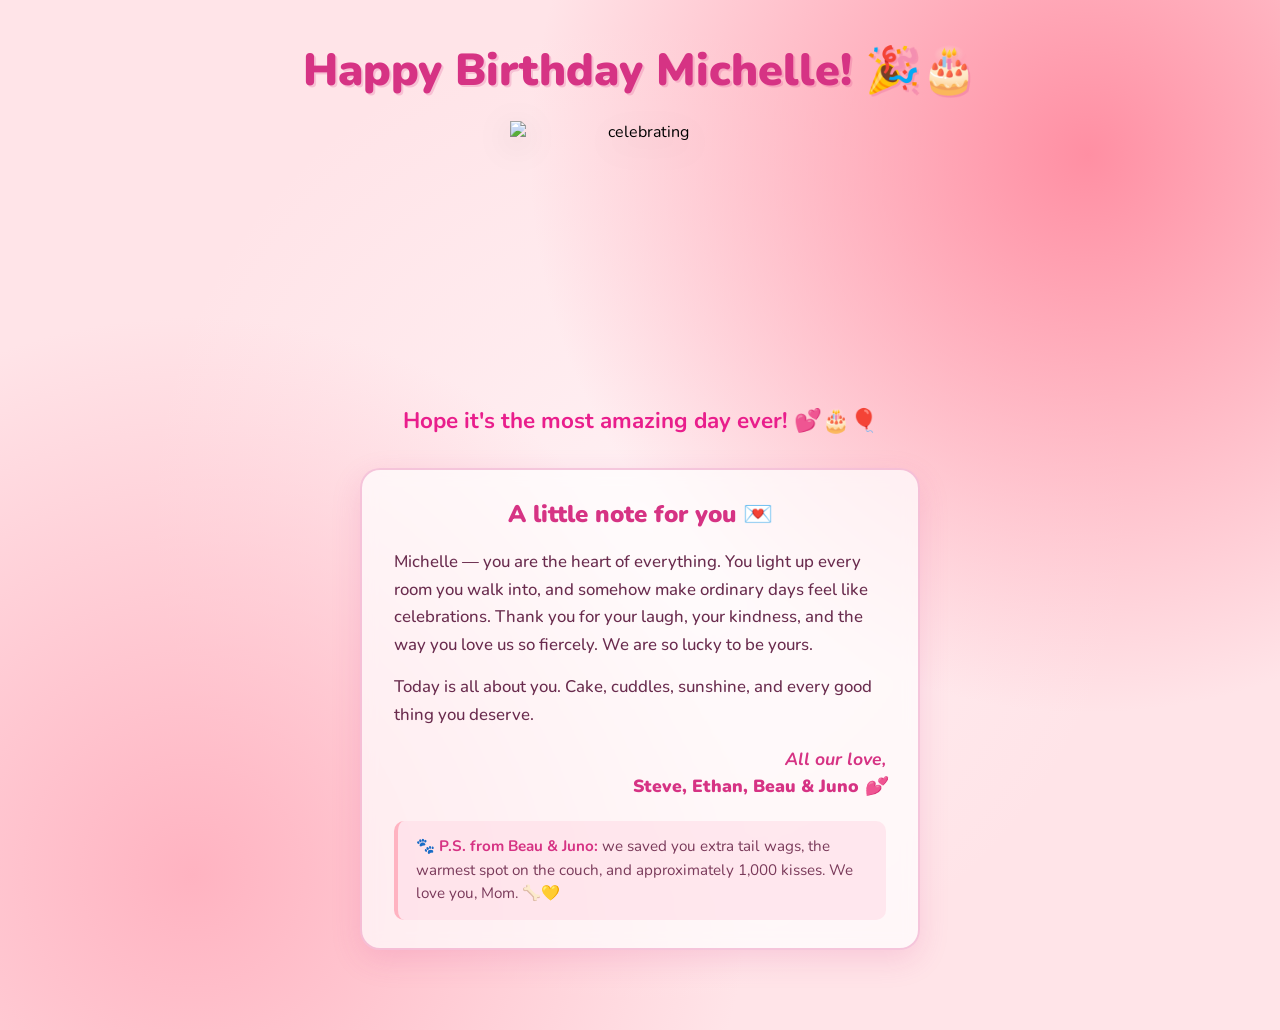
==== yes.html @ a935dbfd "Happy Birthday Michelle — interactive birthday page Co-Authored-By: Claude Opus 4.7 (1M context) <no" ====
<!DOCTYPE html>
<html lang="en">
<head>
    <meta charset="UTF-8">
    <meta name="viewport" content="width=device-width, initial-scale=1.0">
    <title>Yay! 🎉</title>
    <link rel="preconnect" href="https://fonts.googleapis.com">
    <link href="https://fonts.googleapis.com/css2?family=Nunito:wght@400;700;800;900&display=swap" rel="stylesheet">
    <link rel="stylesheet" href="style.css">
    <script src="https://cdn.jsdelivr.net/npm/canvas-confetti@1.9.2/dist/confetti.browser.min.js"></script>
</head>
<body>
    <div class="hearts-bg"></div>

    <div class="container yes-container">
        <h1 class="yes-title">Happy Birthday Michelle! 🎉🎂</h1>

        <div class="gif-container">
            <img id="cat-gif" src="https://media.tenor.com/eNHbizSfVb0AAAAj/lovemode-cute.gif" alt="celebrating">
        </div>

        <p class="yes-message">Hope it's the most amazing day ever! 💕🎂🎈</p>

        <div class="love-letter">
            <h2 class="love-title">A little note for you 💌</h2>
            <p class="love-body">
                Michelle — you are the heart of everything. You light up every room you walk into, and somehow make ordinary days feel like celebrations. Thank you for your laugh, your kindness, and the way you love us so fiercely. We are so lucky to be yours.
            </p>
            <p class="love-body">
                Today is all about you. Cake, cuddles, sunshine, and every good thing you deserve.
            </p>
            <p class="love-signoff">All our love,<br><span class="signatures">Steve, Ethan, Beau &amp; Juno</span> 💕</p>

            <div class="paw-note">
                <p>🐾 <strong>P.S. from Beau &amp; Juno:</strong> we saved you extra tail wags, the warmest spot on the couch, and approximately 1,000 kisses. We love you, Mom. 🦴💛</p>
            </div>
        </div>
    </div>

    <script src="yes-script.js"></script>
</body>
</html>
---- style.css ----
* {
    margin: 0;
    padding: 0;
    box-sizing: border-box;
}

body {
    background-color: #FFE4E8;
    font-family: 'Nunito', sans-serif;
    min-height: 100vh;
    display: flex;
    justify-content: center;
    align-items: center;
    overflow: hidden;
    background-image:
        radial-gradient(circle at 15% 85%, #ffb3c1 0%, transparent 40%),
        radial-gradient(circle at 85% 15%, #ff8fa3 0%, transparent 40%),
        radial-gradient(circle at 50% 50%, #fff0f3 0%, transparent 60%);
}

/* Floating birthday emojis background */
.hearts-bg {
    position: fixed;
    top: 0; left: 0; right: 0; bottom: 0;
    pointer-events: none;
    z-index: 0;
    overflow: hidden;
}

.hearts-bg::before,
.hearts-bg::after {
    content: '🎂 🎉 🎁 🎈 💖';
    position: absolute;
    font-size: 1.8rem;
    opacity: 0.2;
    animation: floatHearts 12s linear infinite;
    white-space: nowrap;
    top: 100%;
    left: 10%;
}

.hearts-bg::after {
    animation-delay: 6s;
    left: 60%;
    content: '🎈 🎂 🎁 🎉 💕';
}

@keyframes floatHearts {
    from { transform: translateY(0); opacity: 0.2; }
    to { transform: translateY(-110vh); opacity: 0; }
}

.container {
    position: relative;
    z-index: 1;
    text-align: center;
    padding: 40px 20px;
}

h1 {
    font-size: 2.4rem;
    color: #d63384;
    font-weight: 900;
    margin-bottom: 20px;
    text-shadow: 2px 2px 0px rgba(214, 51, 132, 0.2);
    animation: wiggle 2s ease-in-out infinite;
}

@keyframes wiggle {
    0%, 100% { transform: rotate(-1deg); }
    50% { transform: rotate(1deg); }
}

.gif-container {
    margin: 20px auto;
    display: flex;
    justify-content: center;
}

#cat-gif {
    width: 200px;
    height: 200px;
    object-fit: contain;
    filter: drop-shadow(0 8px 16px rgba(0,0,0,0.15));
    transition: opacity 0.3s ease;
}

.buttons {
    display: flex;
    gap: 20px;
    justify-content: center;
    align-items: center;
    margin-top: 30px;
    flex-wrap: wrap;
}

#yes-btn {
    background: linear-gradient(135deg, #4CAF50, #45a049);
    color: white;
    border: none;
    border-radius: 16px;
    font-size: 1.6rem;
    font-weight: 900;
    font-family: 'Nunito', sans-serif;
    padding: 18px 45px;
    cursor: pointer;
    transition: transform 0.15s, box-shadow 0.15s;
    box-shadow: 0 6px 20px rgba(76, 175, 80, 0.45);
    letter-spacing: 1px;
}

#yes-btn:hover {
    transform: scale(1.06) translateY(-2px);
    box-shadow: 0 10px 28px rgba(76, 175, 80, 0.55);
}

#yes-btn:active {
    transform: scale(0.98);
}

#no-btn {
    background: linear-gradient(135deg, #e74c3c, #c0392b);
    color: white;
    border: none;
    border-radius: 12px;
    font-size: 1rem;
    font-weight: 700;
    font-family: 'Nunito', sans-serif;
    padding: 12px 28px;
    cursor: pointer;
    transition: background 0.2s, left 0.25s ease, top 0.25s ease;
    box-shadow: 0 4px 14px rgba(231, 76, 60, 0.4);
}

#no-btn:hover {
    background: linear-gradient(135deg, #c0392b, #a93226);
}

#tease-toast {
    margin-top: 14px;
    font-size: 1rem;
    color: #d63384;
    font-weight: 700;
    font-style: italic;
    opacity: 0;
    transform: translateY(6px);
    transition: opacity 0.3s ease, transform 0.3s ease;
    min-height: 1.5rem;
}

#tease-toast.show {
    opacity: 1;
    transform: translateY(0);
}

/* Yes page specific */
.yes-container h1.yes-title {
    font-size: 2.8rem;
    animation: bounceTitle 0.6s ease infinite alternate;
}

@keyframes bounceTitle {
    from { transform: translateY(0) rotate(-1deg); }
    to { transform: translateY(-12px) rotate(1deg); }
}

.yes-message {
    font-size: 1.4rem;
    color: #e91e8c;
    font-weight: 700;
    margin-top: 24px;
    animation: fadeIn 1s ease 0.5s both;
}

@keyframes fadeIn {
    from { opacity: 0; transform: translateY(10px); }
    to { opacity: 1; transform: translateY(0); }
}

.yes-container #cat-gif {
    width: 260px;
    height: 260px;
}

.love-letter {
    max-width: 560px;
    margin: 32px auto 40px;
    padding: 28px 32px;
    background: rgba(255, 255, 255, 0.7);
    border: 2px solid rgba(214, 51, 132, 0.25);
    border-radius: 20px;
    box-shadow: 0 10px 30px rgba(214, 51, 132, 0.15);
    backdrop-filter: blur(8px);
    text-align: left;
    animation: fadeIn 1s ease 1s both;
}

.love-title {
    font-size: 1.5rem;
    color: #d63384;
    font-weight: 900;
    text-align: center;
    margin-bottom: 18px;
}

.love-body {
    font-size: 1.05rem;
    line-height: 1.65;
    color: #6a2c4e;
    font-weight: 500;
    margin-bottom: 14px;
}

.love-signoff {
    font-size: 1.1rem;
    color: #d63384;
    font-weight: 700;
    font-style: italic;
    text-align: right;
    margin-top: 18px;
    line-height: 1.5;
}

.signatures {
    font-weight: 900;
    font-style: normal;
}

.paw-note {
    margin-top: 22px;
    padding: 14px 18px;
    background: rgba(255, 220, 230, 0.6);
    border-left: 4px solid #ffb3c1;
    border-radius: 10px;
    font-size: 0.95rem;
    color: #7a3a5a;
    line-height: 1.55;
}

.paw-note strong {
    color: #d63384;
}

@media (max-width: 600px) {
    .love-letter {
        margin: 24px 16px 32px;
        padding: 22px 20px;
    }
    .love-title { font-size: 1.3rem; }
    .love-body { font-size: 1rem; }
}
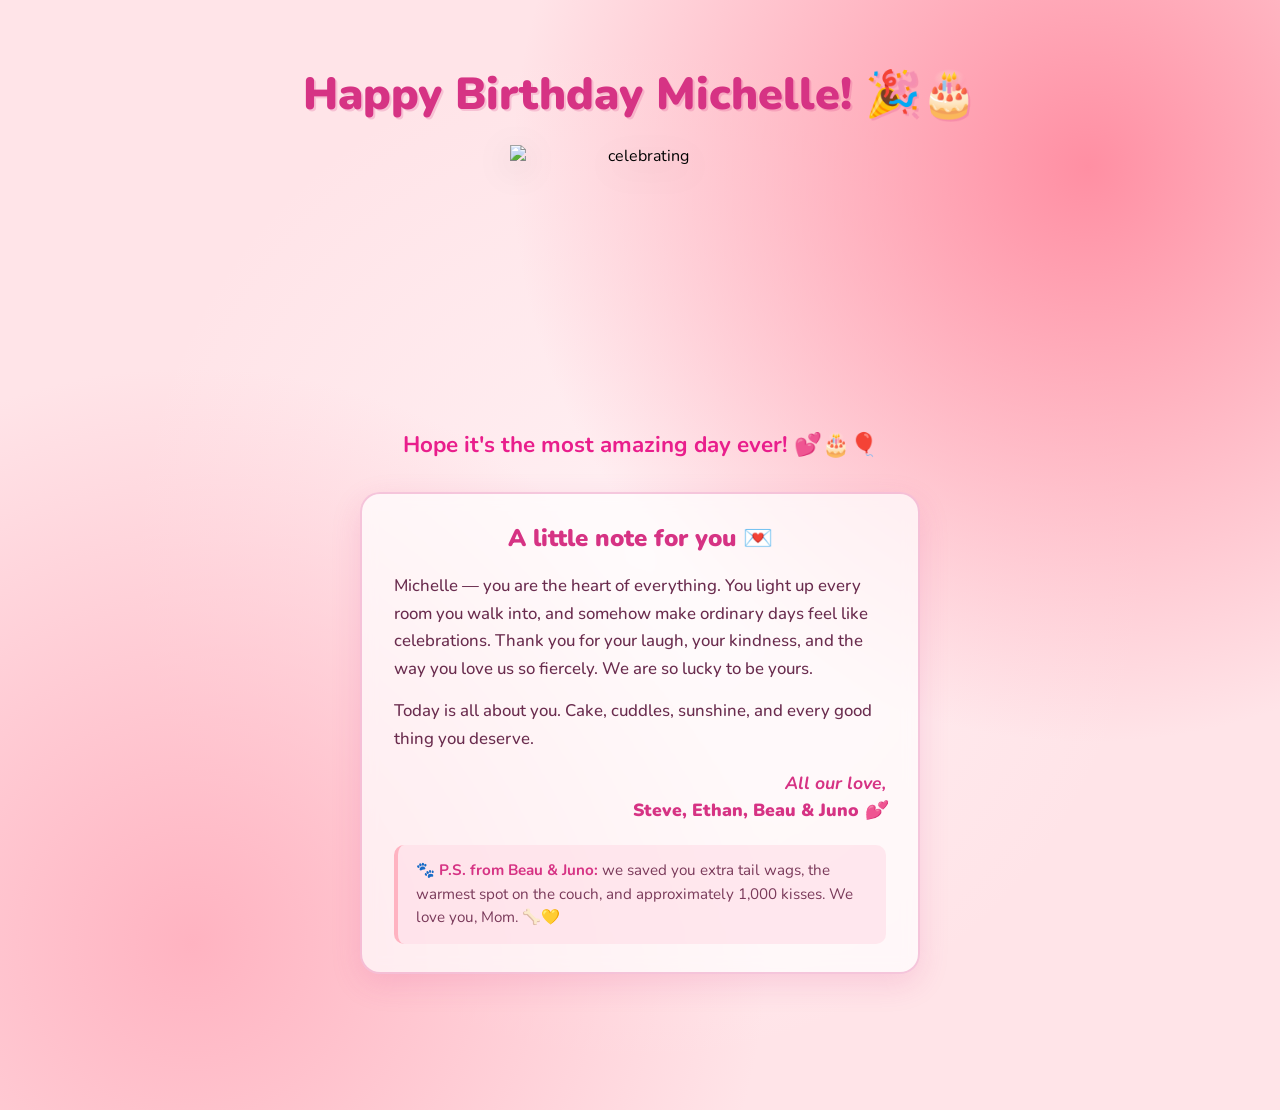
==== commit abb5634b: "Use body class instead of :has() for yes-page scroll fix iOS Safari's :has() support is version-depe" ====
--- a/yes.html
+++ b/yes.html
@@ -9,7 +9,7 @@
     <link rel="stylesheet" href="style.css">
     <script src="https://cdn.jsdelivr.net/npm/canvas-confetti@1.9.2/dist/confetti.browser.min.js"></script>
 </head>
-<body>
+<body class="yes-page">
     <div class="hearts-bg"></div>
 
     <div class="container yes-container">
--- a/style.css
+++ b/style.css
@@ -182,6 +182,25 @@
     height: 260px;
 }
 
+/* Allow scrolling on the celebration page so the love letter is reachable on mobile */
+html:has(.yes-page),
+body.yes-page {
+    overflow: visible;
+    overflow-x: hidden;
+    height: auto;
+}
+
+body.yes-page {
+    display: block;
+    min-height: 100vh;
+    padding: 24px 16px 56px;
+}
+
+body.yes-page .container.yes-container {
+    margin: 0 auto;
+    max-width: 720px;
+}
+
 .love-letter {
     max-width: 560px;
     margin: 32px auto 40px;
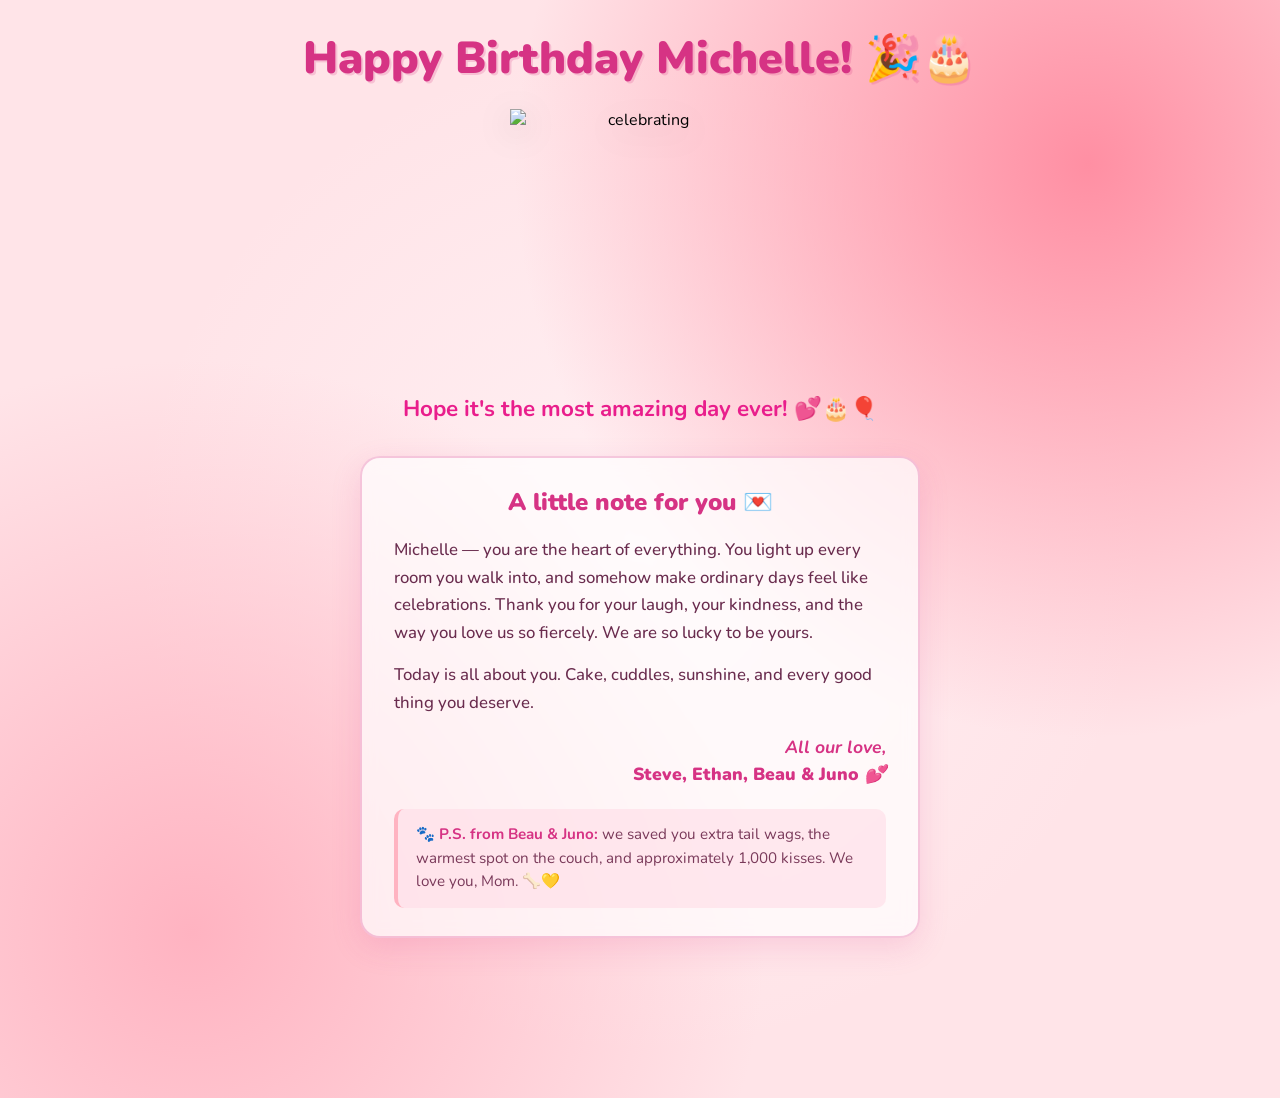
==== commit dc2b192f: "Fix mobile scroll on yes page — scope overflow:hidden to index only The base body had overflow:hidde" ====
--- a/yes.html
+++ b/yes.html
@@ -6,7 +6,7 @@
     <title>Yay! 🎉</title>
     <link rel="preconnect" href="https://fonts.googleapis.com">
     <link href="https://fonts.googleapis.com/css2?family=Nunito:wght@400;700;800;900&display=swap" rel="stylesheet">
-    <link rel="stylesheet" href="style.css">
+    <link rel="stylesheet" href="style.css?v=3">
     <script src="https://cdn.jsdelivr.net/npm/canvas-confetti@1.9.2/dist/confetti.browser.min.js"></script>
 </head>
 <body class="yes-page">
--- a/style.css
+++ b/style.css
@@ -11,11 +11,15 @@
     display: flex;
     justify-content: center;
     align-items: center;
-    overflow: hidden;
     background-image:
         radial-gradient(circle at 15% 85%, #ffb3c1 0%, transparent 40%),
         radial-gradient(circle at 85% 15%, #ff8fa3 0%, transparent 40%),
         radial-gradient(circle at 50% 50%, #fff0f3 0%, transparent 60%);
+}
+
+/* Lock scroll only where the runaway-button gag needs a fixed viewport */
+body.no-scroll {
+    overflow: hidden;
 }
 
 /* Floating birthday emojis background */
@@ -182,23 +186,22 @@
     height: 260px;
 }
 
-/* Allow scrolling on the celebration page so the love letter is reachable on mobile */
-html:has(.yes-page),
-body.yes-page {
-    overflow: visible;
-    overflow-x: hidden;
-    height: auto;
-}
-
+/* Celebration page: document flow scroll, top-aligned, iOS-safe bottom padding */
 body.yes-page {
     display: block;
+    align-items: initial;
+    justify-content: initial;
     min-height: 100vh;
-    padding: 24px 16px 56px;
+    min-height: 100dvh;
+    padding: 28px 16px calc(120px + env(safe-area-inset-bottom));
+    overflow-x: hidden;
 }
 
 body.yes-page .container.yes-container {
     margin: 0 auto;
     max-width: 720px;
+    padding-top: 0;
+    padding-bottom: 0;
 }
 
 .love-letter {
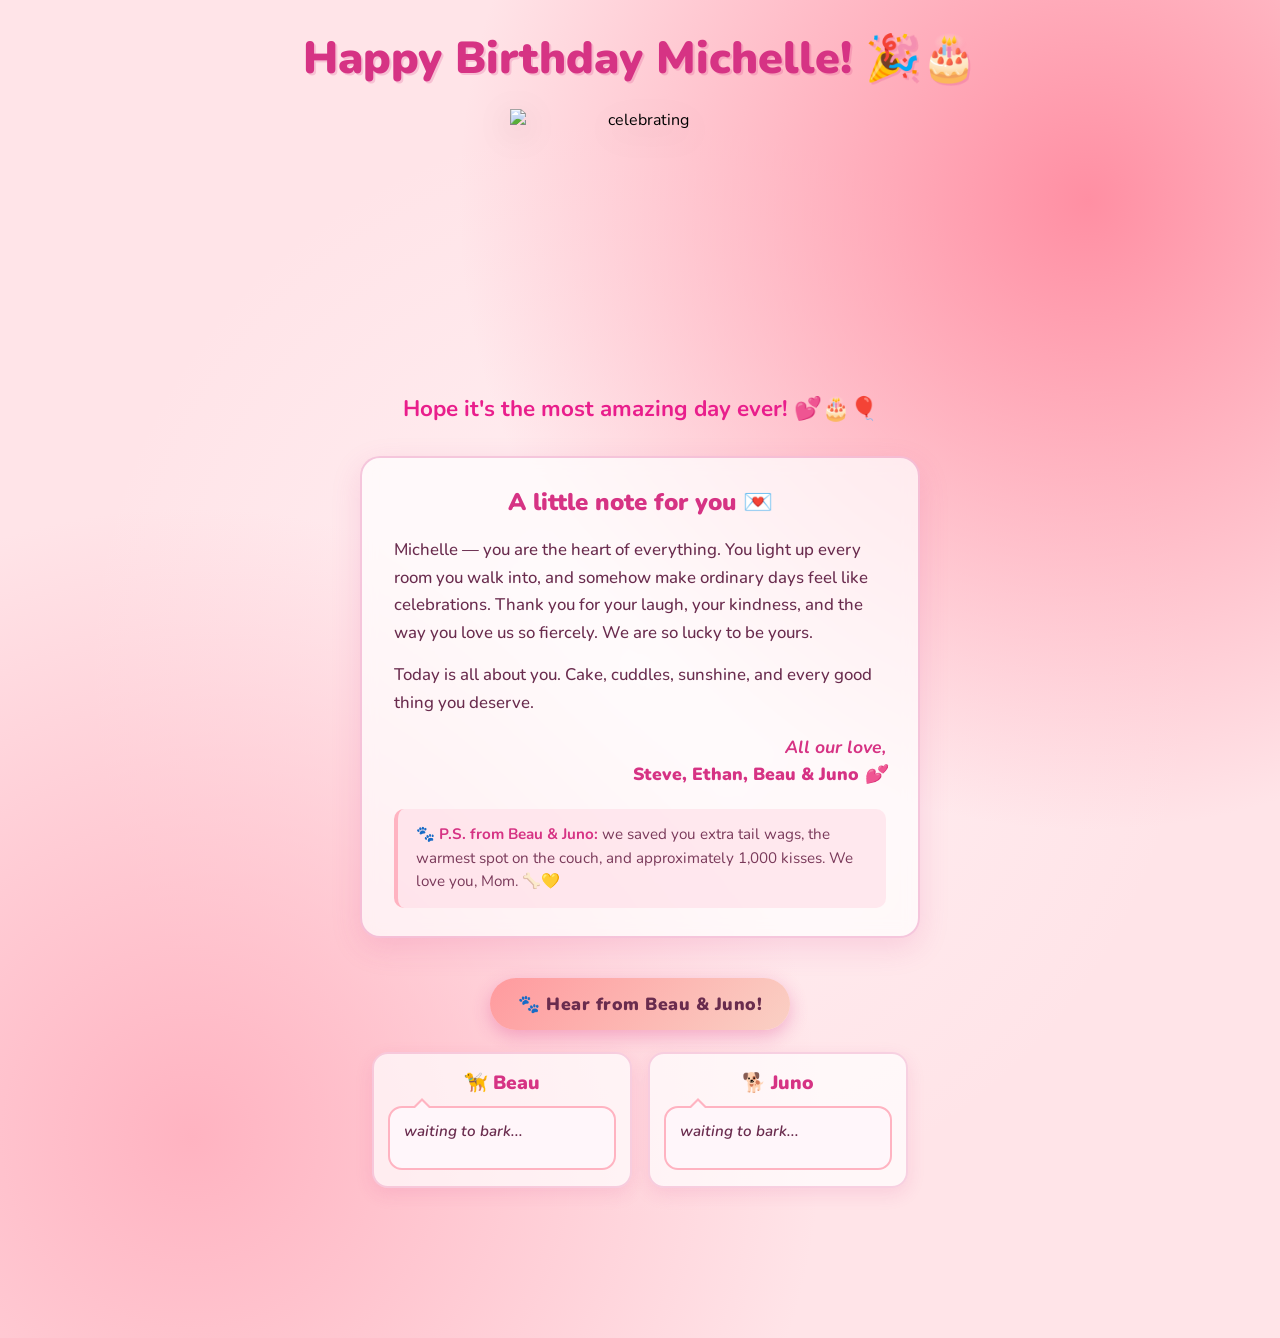
==== commit c6334d11: "Add bark-from-Beau-&-Juno button and tappable balloons - Bark button rotates through 6 silly dog-gra" ====
--- a/yes.html
+++ b/yes.html
@@ -6,7 +6,7 @@
     <title>Yay! 🎉</title>
     <link rel="preconnect" href="https://fonts.googleapis.com">
     <link href="https://fonts.googleapis.com/css2?family=Nunito:wght@400;700;800;900&display=swap" rel="stylesheet">
-    <link rel="stylesheet" href="style.css?v=3">
+    <link rel="stylesheet" href="style.css?v=4">
     <script src="https://cdn.jsdelivr.net/npm/canvas-confetti@1.9.2/dist/confetti.browser.min.js"></script>
 </head>
 <body class="yes-page">
@@ -35,8 +35,25 @@
                 <p>🐾 <strong>P.S. from Beau &amp; Juno:</strong> we saved you extra tail wags, the warmest spot on the couch, and approximately 1,000 kisses. We love you, Mom. 🦴💛</p>
             </div>
         </div>
+
+        <div class="bark-section">
+            <button id="bark-btn" class="bark-btn" onclick="bark()">🐾 Hear from Beau &amp; Juno!</button>
+            <div class="bark-flash" id="bark-flash"></div>
+            <div class="dog-row">
+                <div class="dog-card">
+                    <div class="dog-header">🦮 Beau</div>
+                    <div class="speech-bubble" id="beau-bubble">waiting to bark...</div>
+                </div>
+                <div class="dog-card">
+                    <div class="dog-header">🐕 Juno</div>
+                    <div class="speech-bubble" id="juno-bubble">waiting to bark...</div>
+                </div>
+            </div>
+        </div>
     </div>
 
-    <script src="yes-script.js"></script>
+    <div class="balloons-layer" id="balloons-layer" aria-hidden="true"></div>
+
+    <script src="yes-script.js?v=4"></script>
 </body>
 </html>
--- a/style.css
+++ b/style.css
@@ -271,3 +271,212 @@
     .love-title { font-size: 1.3rem; }
     .love-body { font-size: 1rem; }
 }
+
+/* ——— Bark button & speech bubbles ——— */
+.bark-section {
+    margin: 10px auto 30px;
+    max-width: 560px;
+    text-align: center;
+    position: relative;
+}
+
+.bark-btn {
+    background: linear-gradient(135deg, #ff9a9e, #fad0c4);
+    color: #6a2c4e;
+    border: none;
+    border-radius: 40px;
+    font-size: 1.1rem;
+    font-weight: 900;
+    font-family: 'Nunito', sans-serif;
+    padding: 14px 28px;
+    cursor: pointer;
+    box-shadow: 0 6px 18px rgba(214, 51, 132, 0.3);
+    transition: transform 0.15s, box-shadow 0.15s;
+    letter-spacing: 0.5px;
+}
+
+.bark-btn:hover {
+    transform: translateY(-2px) scale(1.03);
+    box-shadow: 0 10px 24px rgba(214, 51, 132, 0.4);
+}
+
+.bark-btn:active {
+    transform: scale(0.97);
+}
+
+.bark-flash {
+    position: absolute;
+    top: -20px;
+    left: 50%;
+    transform: translateX(-50%) scale(0.5);
+    font-size: 2.4rem;
+    font-weight: 900;
+    color: #d63384;
+    text-shadow: 3px 3px 0 rgba(255, 255, 255, 0.8);
+    pointer-events: none;
+    opacity: 0;
+    white-space: nowrap;
+    z-index: 5;
+}
+
+.bark-flash.fire {
+    animation: barkPop 0.9s ease-out forwards;
+}
+
+@keyframes barkPop {
+    0% { opacity: 0; transform: translateX(-50%) scale(0.5) rotate(-8deg); }
+    30% { opacity: 1; transform: translateX(-50%) scale(1.3) rotate(6deg); }
+    60% { opacity: 1; transform: translateX(-50%) scale(1) rotate(-4deg); }
+    100% { opacity: 0; transform: translateX(-50%) scale(1.1) translateY(-30px); }
+}
+
+.dog-row {
+    display: flex;
+    gap: 16px;
+    justify-content: center;
+    margin-top: 22px;
+    flex-wrap: wrap;
+}
+
+.dog-card {
+    flex: 1 1 220px;
+    min-width: 180px;
+    max-width: 260px;
+    background: rgba(255, 255, 255, 0.7);
+    border: 2px solid rgba(214, 51, 132, 0.2);
+    border-radius: 16px;
+    padding: 16px 14px;
+    box-shadow: 0 6px 18px rgba(214, 51, 132, 0.12);
+}
+
+.dog-header {
+    font-size: 1.2rem;
+    font-weight: 900;
+    color: #d63384;
+    margin-bottom: 10px;
+}
+
+.speech-bubble {
+    position: relative;
+    background: #fff6fa;
+    border: 2px solid #ffb3c1;
+    border-radius: 14px;
+    padding: 12px 14px;
+    font-size: 0.95rem;
+    line-height: 1.45;
+    color: #6a2c4e;
+    font-weight: 600;
+    min-height: 64px;
+    text-align: left;
+    font-style: italic;
+    transition: transform 0.2s ease, opacity 0.2s ease;
+}
+
+.speech-bubble::before {
+    content: '';
+    position: absolute;
+    top: -10px;
+    left: 22px;
+    border: 10px solid transparent;
+    border-bottom-color: #ffb3c1;
+    border-top: 0;
+}
+
+.speech-bubble::after {
+    content: '';
+    position: absolute;
+    top: -7px;
+    left: 24px;
+    border: 8px solid transparent;
+    border-bottom-color: #fff6fa;
+    border-top: 0;
+}
+
+.speech-bubble.waiting {
+    color: #b888a0;
+    font-weight: 500;
+}
+
+.speech-bubble.wobble {
+    animation: bubbleWobble 0.5s ease;
+}
+
+@keyframes bubbleWobble {
+    0%, 100% { transform: rotate(0); }
+    25% { transform: rotate(-3deg) scale(1.04); }
+    50% { transform: rotate(2deg) scale(1.02); }
+    75% { transform: rotate(-1deg) scale(1.03); }
+}
+
+/* ——— Balloons ——— */
+.balloons-layer {
+    position: fixed;
+    inset: 0;
+    pointer-events: none;
+    overflow: hidden;
+    z-index: 20;
+}
+
+.balloon {
+    position: absolute;
+    width: 48px;
+    height: 60px;
+    border-radius: 50% 50% 48% 48% / 55% 55% 45% 45%;
+    pointer-events: auto;
+    cursor: pointer;
+    touch-action: manipulation;
+    background:
+        radial-gradient(circle at 30% 25%, rgba(255, 255, 255, 0.7) 0%, rgba(255, 255, 255, 0) 35%),
+        var(--balloon-color, #ff6b9d);
+    box-shadow: inset -4px -6px 10px rgba(0, 0, 0, 0.12);
+    will-change: transform;
+    animation-name: floatUp;
+    animation-timing-function: linear;
+    animation-fill-mode: forwards;
+}
+
+.balloon::before {
+    content: '';
+    position: absolute;
+    bottom: -6px;
+    left: 50%;
+    width: 0;
+    height: 0;
+    transform: translateX(-50%);
+    border-left: 6px solid transparent;
+    border-right: 6px solid transparent;
+    border-top: 8px solid var(--balloon-color, #ff6b9d);
+}
+
+.balloon::after {
+    content: '';
+    position: absolute;
+    bottom: -36px;
+    left: 50%;
+    width: 1.5px;
+    height: 32px;
+    background: rgba(80, 40, 60, 0.35);
+    transform: translateX(-50%);
+    border-radius: 2px;
+}
+
+@keyframes floatUp {
+    0% { transform: translate(0, 110vh) rotate(-3deg); }
+    50% { transform: translate(20px, 50vh) rotate(3deg); }
+    100% { transform: translate(-10px, -20vh) rotate(-2deg); }
+}
+
+.balloon.popped {
+    animation: balloonPop 0.35s ease-out forwards !important;
+}
+
+@keyframes balloonPop {
+    0% { transform: scale(1); opacity: 1; }
+    40% { transform: scale(1.6); opacity: 0.9; }
+    100% { transform: scale(2.2); opacity: 0; }
+}
+
+@media (max-width: 600px) {
+    .dog-card { flex: 1 1 100%; max-width: 100%; }
+    .balloon { width: 42px; height: 54px; }
+}
